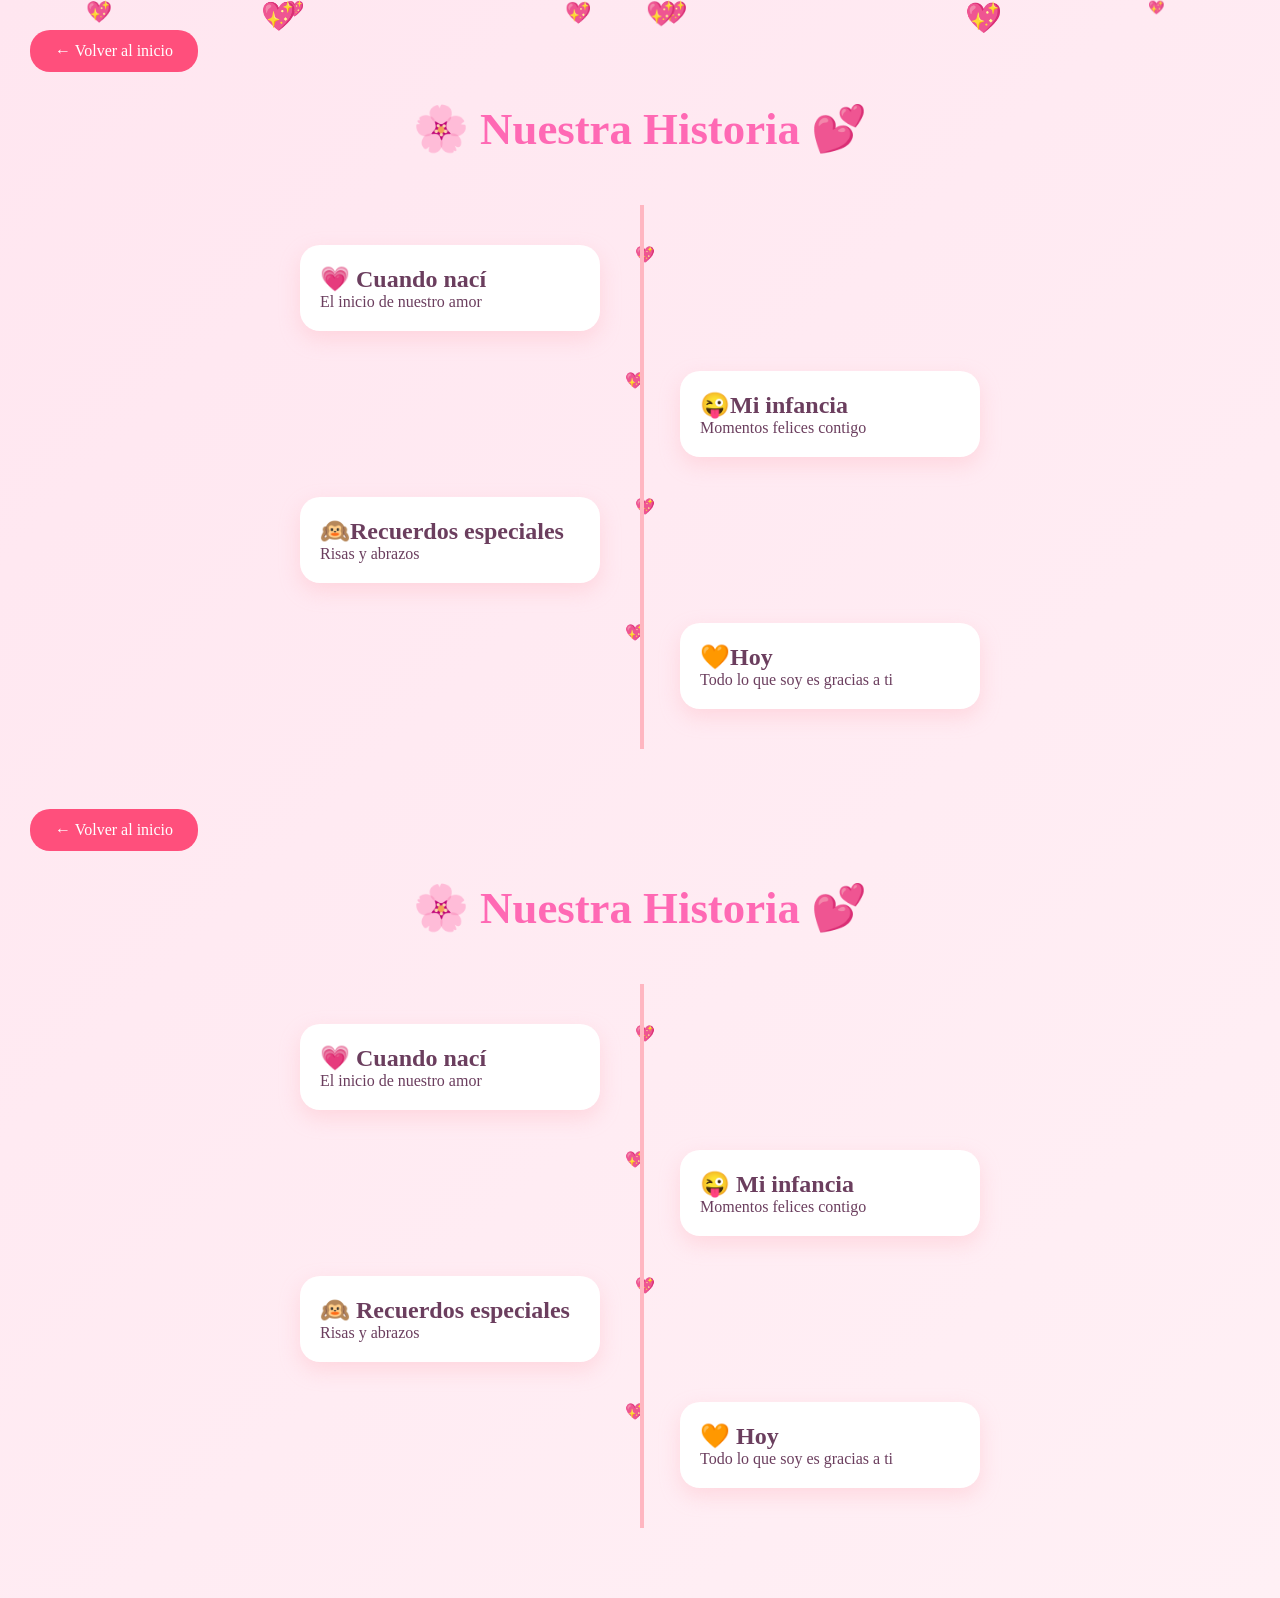
==== lineatiempo.html @ d4b24138 "Publicación para mami Esta es una publicación es dedicada a mi mami" ====
<!DOCTYPE html>
<html lang="es">
<head>
<meta charset="UTF-8">
<title>Para mi mami 💖</title>
<meta name="viewport" content="width=device-width, initial-scale=1.0">
<link rel="stylesheet" href="css/lineatiempo.css">
   <a href="index.html" class="btn-regresar">← Volver al inicio</a>
</head>

<body>

<div class="hearts" id="hearts"></div>

<h1>🌸 Nuestra Historia 💕</h1>

<div class="timeline">

    <div class="container left">
        <div class="content" onclick="toggle(this)">
            <h2>💗 Cuando nací</h2>
            <p>El inicio de nuestro amor</p>
            <div class="extra">
                <p>Gracias por darme la vida y amarme desde el primer momento 💖</p>
                <img src="IMAGENES/bb.jpeg">
            </div>
        </div>
    </div>

    <div class="container right">
        <div class="content" onclick="toggle(this)">
            <h2> 😜Mi infancia</h2>
            <p>Momentos felices contigo</p>
            <div class="extra">
                <p>Siempre cuidándome, enseñándome y amándome 💕</p>
                <img src="IMAGENES/infancia.jpeg">
            </div>
        </div>
    </div>

    <div class="container left">
        <div class="content" onclick="toggle(this)">
            <h2> 🙉Recuerdos especiales</h2>
            <p>Risas y abrazos</p>
            <div class="extra">
                <p>Cada momento contigo es un tesoro 💖✨</p>
                <img src="IMAGENES/kinder.jpeg">
            </div>
        </div>
    </div>

    <div class="container right">
        <div class="content" onclick="toggle(this)">
            <h2> 🧡Hoy</h2>
            <p>Todo lo que soy es gracias a ti</p>
            <div class="extra">
                <p>Te amo con todo mi corazón, feliz 10 de mayo 💐💖</p>
                <img src="IMAGENES/pijama.jpeg">
            </div>
        </div>
    </div>

</div>

<script>
function toggle(element) {
    element.classList.toggle("active");
}

/* Generar corazones */
function createHeart() {
    const heart = document.createElement("div");
    heart.classList.add("heart");
    heart.innerHTML = "💖";
    heart.style.left = Math.random() * 100 + "vw";
    heart.style.fontSize = (Math.random() * 20 + 10) + "px";
    document.getElementById("hearts").appendChild(heart);

    setTimeout(() => {
        heart.remove();
    }, 6000);
}

setInterval(createHeart, 300);
</script>

</body>
</html><!DOCTYPE html>
<html lang="es">
<head>
<meta charset="UTF-8">
<title>Para mi mami 💖</title>
<meta name="viewport" content="width=device-width, initial-scale=1.0">
<link rel="stylesheet" href="css/lineatiempo.css">
</head>

<body>

<div class="hearts" id="hearts"></div>

<a href="index.html" class="btn-regresar">← Volver al inicio</a>

<h1>🌸 Nuestra Historia 💕</h1>

<div class="timeline">

    <div class="container left">
        <div class="content" onclick="toggle(this)">
            <h2>💗 Cuando nací</h2>
            <p>El inicio de nuestro amor</p>
            <div class="extra">
                <p>Gracias por darme la vida y amarme desde el primer momento 💖</p>
                <img src="IMAGENES/bb.jpeg" alt="Cuando nací">
            </div>
        </div>
    </div>

    <div class="container right">
        <div class="content" onclick="toggle(this)">
            <h2>😜 Mi infancia</h2>
            <p>Momentos felices contigo</p>
            <div class="extra">
                <p>Siempre cuidándome, enseñándome y amándome 💕</p>
                <img src="IMAGENES/infancia.jpeg" alt="Mi infancia">
            </div>
        </div>
    </div>

    <div class="container left">
        <div class="content" onclick="toggle(this)">
            <h2>🙉 Recuerdos especiales</h2>
            <p>Risas y abrazos</p>
            <div class="extra">
                <p>Cada momento contigo es un tesoro 💖✨</p>
                <img src="IMAGENES/kinder.jpeg" alt="Recuerdos especiales">
            </div>
        </div>
    </div>

    <div class="container right">
        <div class="content" onclick="toggle(this)">
            <h2>🧡 Hoy</h2>
            <p>Todo lo que soy es gracias a ti</p>
            <div class="extra">
                <p>Te amo con todo mi corazón, feliz 10 de mayo 💐💖</p>
                <img src="IMAGENES/pijama.jpeg" alt="Hoy">
            </div>
        </div>
    </div>

</div>

<script>
function toggle(element) {
    element.classList.toggle("active");
}

/* Generar corazones */
function createHeart() {
    const heart = document.createElement("div");
    heart.classList.add("heart");
    heart.innerHTML = "💖";
    heart.style.left = Math.random() * 100 + "vw";
    heart.style.fontSize = (Math.random() * 20 + 10) + "px";
    document.getElementById("hearts").appendChild(heart);

    setTimeout(() => {
        heart.remove();
    }, 6000);
}

setInterval(createHeart, 300);
</script>

</body>
</html>
---- css/lineatiempo.css ----
*{
    margin:0;
    padding:0;
    box-sizing:border-box;
}

body {
    font-family: 'Segoe UI', cursive;
    background: linear-gradient(135deg, #ffe6f0, #fff0f5);
    overflow-x: hidden;
    color: #6b3e5e;
    padding: 20px;
}

.btn-regresar {
    display: inline-block;
    margin: 10px 0 0 10px;
    padding: 12px 25px;
    background-color: #ff4f7c;
    color: white;
    text-decoration: none;
    border-radius: 20px;
    font-size: 1em;
    transition: all 0.3s ease;
}

.btn-regresar:hover {
    background-color: #e91e63;
    transform: scale(1.05);
    box-shadow: 0px 5px 15px rgba(0, 0, 0, 0.2);
}

/* Título */
h1 {
    text-align: center;
    margin-top: 30px;
    font-size: 2.8em;
    color: #ff69b4;
    animation: fadeIn 2s ease;
}

/* Corazones flotando */
.hearts {
    position: fixed;
    width: 100%;
    height: 100%;
    pointer-events: none;
    top: 0;
    left: 0;
    z-index: -1;
}

.heart {
    position: absolute;
    color: #ff85a2;
    font-size: 20px;
    animation: floatUp 6s linear infinite;
}

@keyframes floatUp {
    0% {
        transform: translateY(100vh) scale(1);
        opacity: 1;
    }
    100% {
        transform: translateY(-10vh) scale(1.5);
        opacity: 0;
    }
}

/* Timeline */
.timeline {
    position: relative;
    max-width: 800px;
    margin: 50px auto;
    padding: 20px;
}

.timeline::after {
    content: '';
    position: absolute;
    width: 4px;
    background: #ffb6c1;
    top: 0;
    bottom: 0;
    left: 50%;
}

.container {
    padding: 20px 40px;
    position: relative;
    width: 50%;
    animation: fadeInUp 1s ease;
}

.left { left: 0; }
.right { left: 50%; }

.container::before {
    content: '💖';
    position: absolute;
    top: 20px;
    right: -15px;
}

.right::before {
    left: -15px;
    right: auto;
}

/* Caja */
.content {
    padding: 20px;
    background: white;
    border-radius: 20px;
    box-shadow: 0 8px 20px rgba(255, 182, 193, 0.4);
    cursor: pointer;
    transition: 0.3s;
}

.content:hover {
    transform: scale(1.05);
}

/* Extra */
.extra {
    display: none;
    margin-top: 15px;
    text-align: center;
}

.content.active .extra {
    display: block;
    animation: fadeIn 0.5s ease;
}

.extra img {
    width: 100%;
    max-width: 250px;
    border-radius: 15px;
    margin-top: 10px;
    box-shadow: 0 5px 15px rgba(0,0,0,0.2);
}

/* Animaciones */
@keyframes fadeIn {
    from {opacity: 0;}
    to {opacity: 1;}
}

@keyframes fadeInUp {
    from {
        opacity: 0;
        transform: translateY(40px);
    }
    to {
        opacity: 1;
        transform: translateY(0);
    }
}

/* Responsive */
@media screen and (max-width: 768px) {

    body {
        padding: 15px;
    }

    h1 {
        font-size: 2em;
        margin-top: 20px;
    }

    .btn-regresar {
        margin: 0;
        padding: 10px 20px;
        font-size: 0.95em;
    }

    .timeline {
        margin: 30px auto;
        padding: 10px;
    }

    .timeline::after { left: 20px; }

    .container {
        width: 100%;
        padding: 15px 0 15px 50px;
    }

    .right { left: 0; }

    .container::before {
        left: 8px;
        right: auto;
    }

    .content {
        padding: 16px;
    }

    .content h2 {
        font-size: 1.2em;
    }

    .content p {
        font-size: 0.95em;
    }

    .extra img {
        max-width: 100%;
    }
}
---- css/lineatiempo.css ----
*{
    margin:0;
    padding:0;
    box-sizing:border-box;
}

body {
    font-family: 'Segoe UI', cursive;
    background: linear-gradient(135deg, #ffe6f0, #fff0f5);
    overflow-x: hidden;
    color: #6b3e5e;
    padding: 20px;
}

.btn-regresar {
    display: inline-block;
    margin: 10px 0 0 10px;
    padding: 12px 25px;
    background-color: #ff4f7c;
    color: white;
    text-decoration: none;
    border-radius: 20px;
    font-size: 1em;
    transition: all 0.3s ease;
}

.btn-regresar:hover {
    background-color: #e91e63;
    transform: scale(1.05);
    box-shadow: 0px 5px 15px rgba(0, 0, 0, 0.2);
}

/* Título */
h1 {
    text-align: center;
    margin-top: 30px;
    font-size: 2.8em;
    color: #ff69b4;
    animation: fadeIn 2s ease;
}

/* Corazones flotando */
.hearts {
    position: fixed;
    width: 100%;
    height: 100%;
    pointer-events: none;
    top: 0;
    left: 0;
    z-index: -1;
}

.heart {
    position: absolute;
    color: #ff85a2;
    font-size: 20px;
    animation: floatUp 6s linear infinite;
}

@keyframes floatUp {
    0% {
        transform: translateY(100vh) scale(1);
        opacity: 1;
    }
    100% {
        transform: translateY(-10vh) scale(1.5);
        opacity: 0;
    }
}

/* Timeline */
.timeline {
    position: relative;
    max-width: 800px;
    margin: 50px auto;
    padding: 20px;
}

.timeline::after {
    content: '';
    position: absolute;
    width: 4px;
    background: #ffb6c1;
    top: 0;
    bottom: 0;
    left: 50%;
}

.container {
    padding: 20px 40px;
    position: relative;
    width: 50%;
    animation: fadeInUp 1s ease;
}

.left { left: 0; }
.right { left: 50%; }

.container::before {
    content: '💖';
    position: absolute;
    top: 20px;
    right: -15px;
}

.right::before {
    left: -15px;
    right: auto;
}

/* Caja */
.content {
    padding: 20px;
    background: white;
    border-radius: 20px;
    box-shadow: 0 8px 20px rgba(255, 182, 193, 0.4);
    cursor: pointer;
    transition: 0.3s;
}

.content:hover {
    transform: scale(1.05);
}

/* Extra */
.extra {
    display: none;
    margin-top: 15px;
    text-align: center;
}

.content.active .extra {
    display: block;
    animation: fadeIn 0.5s ease;
}

.extra img {
    width: 100%;
    max-width: 250px;
    border-radius: 15px;
    margin-top: 10px;
    box-shadow: 0 5px 15px rgba(0,0,0,0.2);
}

/* Animaciones */
@keyframes fadeIn {
    from {opacity: 0;}
    to {opacity: 1;}
}

@keyframes fadeInUp {
    from {
        opacity: 0;
        transform: translateY(40px);
    }
    to {
        opacity: 1;
        transform: translateY(0);
    }
}

/* Responsive */
@media screen and (max-width: 768px) {

    body {
        padding: 15px;
    }

    h1 {
        font-size: 2em;
        margin-top: 20px;
    }

    .btn-regresar {
        margin: 0;
        padding: 10px 20px;
        font-size: 0.95em;
    }

    .timeline {
        margin: 30px auto;
        padding: 10px;
    }

    .timeline::after { left: 20px; }

    .container {
        width: 100%;
        padding: 15px 0 15px 50px;
    }

    .right { left: 0; }

    .container::before {
        left: 8px;
        right: auto;
    }

    .content {
        padding: 16px;
    }

    .content h2 {
        font-size: 1.2em;
    }

    .content p {
        font-size: 0.95em;
    }

    .extra img {
        max-width: 100%;
    }
}
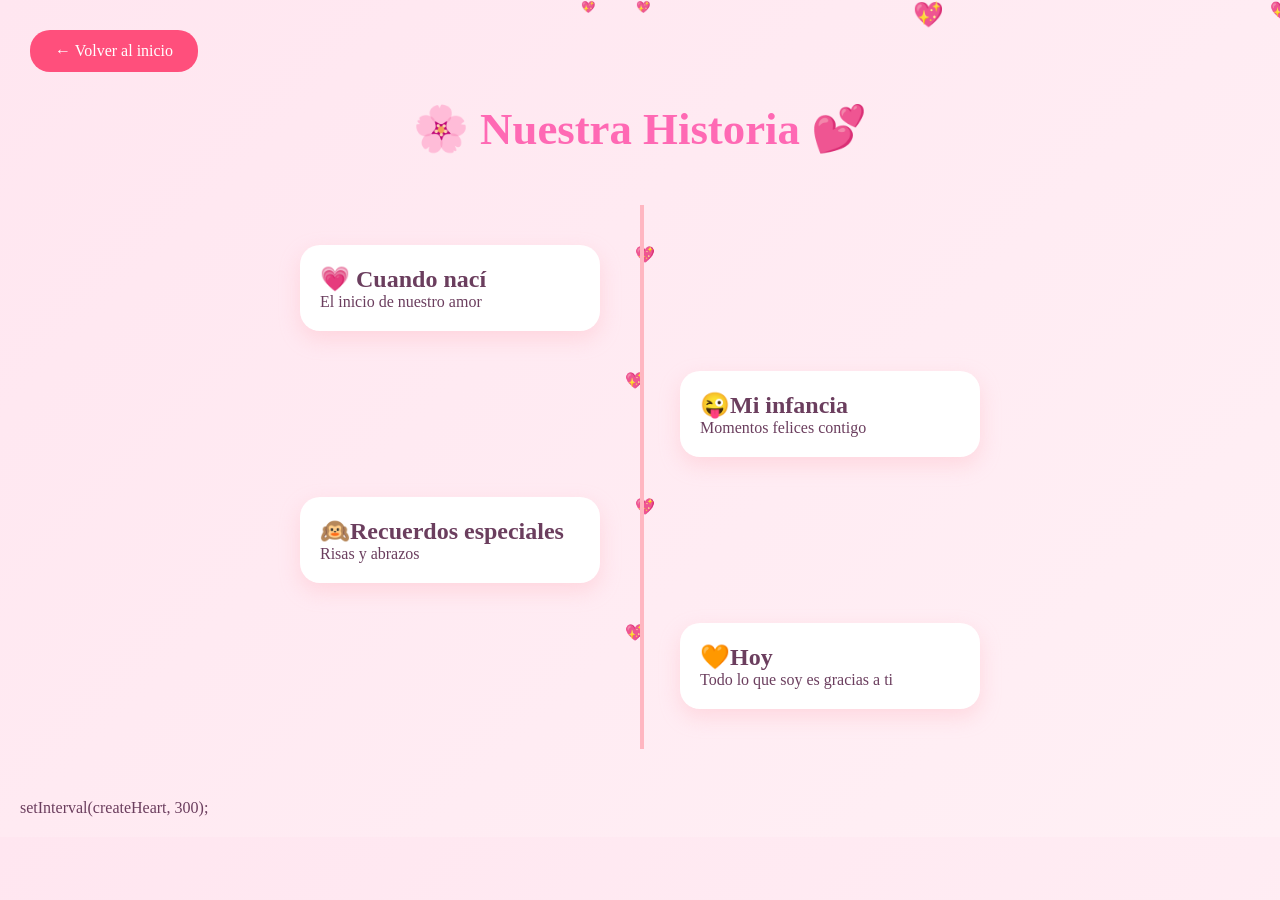
==== commit d5e79b1d: "corregir rutas" ====
--- a/lineatiempo.html
+++ b/lineatiempo.html
@@ -85,89 +85,7 @@
 </script>
 
 </body>
-</html><!DOCTYPE html>
-<html lang="es">
-<head>
-<meta charset="UTF-8">
-<title>Para mi mami 💖</title>
-<meta name="viewport" content="width=device-width, initial-scale=1.0">
-<link rel="stylesheet" href="css/lineatiempo.css">
-</head>
-
-<body>
-
-<div class="hearts" id="hearts"></div>
-
-<a href="index.html" class="btn-regresar">← Volver al inicio</a>
-
-<h1>🌸 Nuestra Historia 💕</h1>
-
-<div class="timeline">
-
-    <div class="container left">
-        <div class="content" onclick="toggle(this)">
-            <h2>💗 Cuando nací</h2>
-            <p>El inicio de nuestro amor</p>
-            <div class="extra">
-                <p>Gracias por darme la vida y amarme desde el primer momento 💖</p>
-                <img src="IMAGENES/bb.jpeg" alt="Cuando nací">
-            </div>
-        </div>
-    </div>
-
-    <div class="container right">
-        <div class="content" onclick="toggle(this)">
-            <h2>😜 Mi infancia</h2>
-            <p>Momentos felices contigo</p>
-            <div class="extra">
-                <p>Siempre cuidándome, enseñándome y amándome 💕</p>
-                <img src="IMAGENES/infancia.jpeg" alt="Mi infancia">
-            </div>
-        </div>
-    </div>
-
-    <div class="container left">
-        <div class="content" onclick="toggle(this)">
-            <h2>🙉 Recuerdos especiales</h2>
-            <p>Risas y abrazos</p>
-            <div class="extra">
-                <p>Cada momento contigo es un tesoro 💖✨</p>
-                <img src="IMAGENES/kinder.jpeg" alt="Recuerdos especiales">
-            </div>
-        </div>
-    </div>
-
-    <div class="container right">
-        <div class="content" onclick="toggle(this)">
-            <h2>🧡 Hoy</h2>
-            <p>Todo lo que soy es gracias a ti</p>
-            <div class="extra">
-                <p>Te amo con todo mi corazón, feliz 10 de mayo 💐💖</p>
-                <img src="IMAGENES/pijama.jpeg" alt="Hoy">
-            </div>
-        </div>
-    </div>
-
-</div>
-
-<script>
-function toggle(element) {
-    element.classList.toggle("active");
-}
-
-/* Generar corazones */
-function createHeart() {
-    const heart = document.createElement("div");
-    heart.classList.add("heart");
-    heart.innerHTML = "💖";
-    heart.style.left = Math.random() * 100 + "vw";
-    heart.style.fontSize = (Math.random() * 20 + 10) + "px";
-    document.getElementById("hearts").appendChild(heart);
-
-    setTimeout(() => {
-        heart.remove();
-    }, 6000);
-}
+</html>
 
 setInterval(createHeart, 300);
 </script>
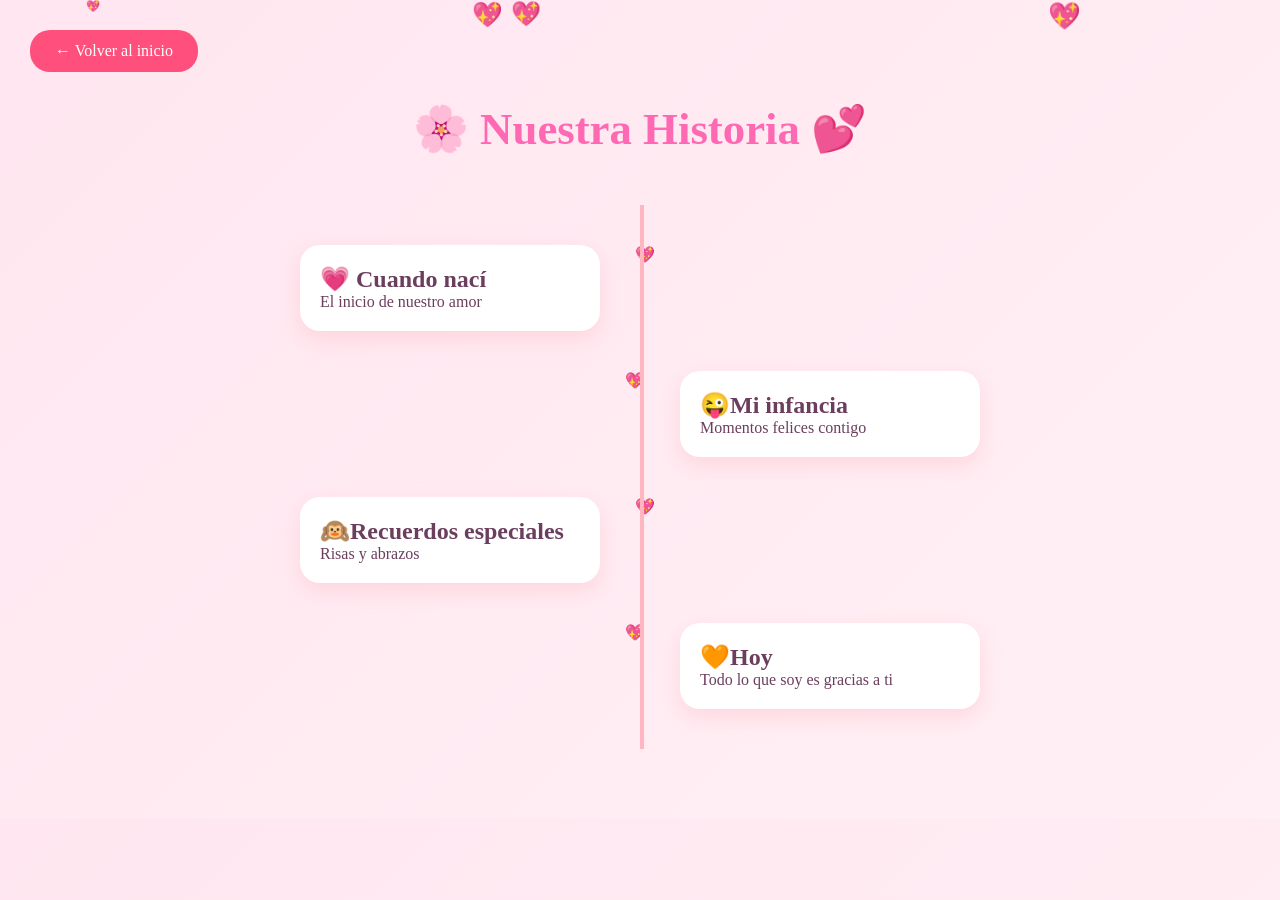
==== commit f68af4f9: "Update lineatiempo.html" ====
--- a/lineatiempo.html
+++ b/lineatiempo.html
@@ -87,8 +87,3 @@
 </body>
 </html>
 
-setInterval(createHeart, 300);
-</script>
-
-</body>
-</html>
